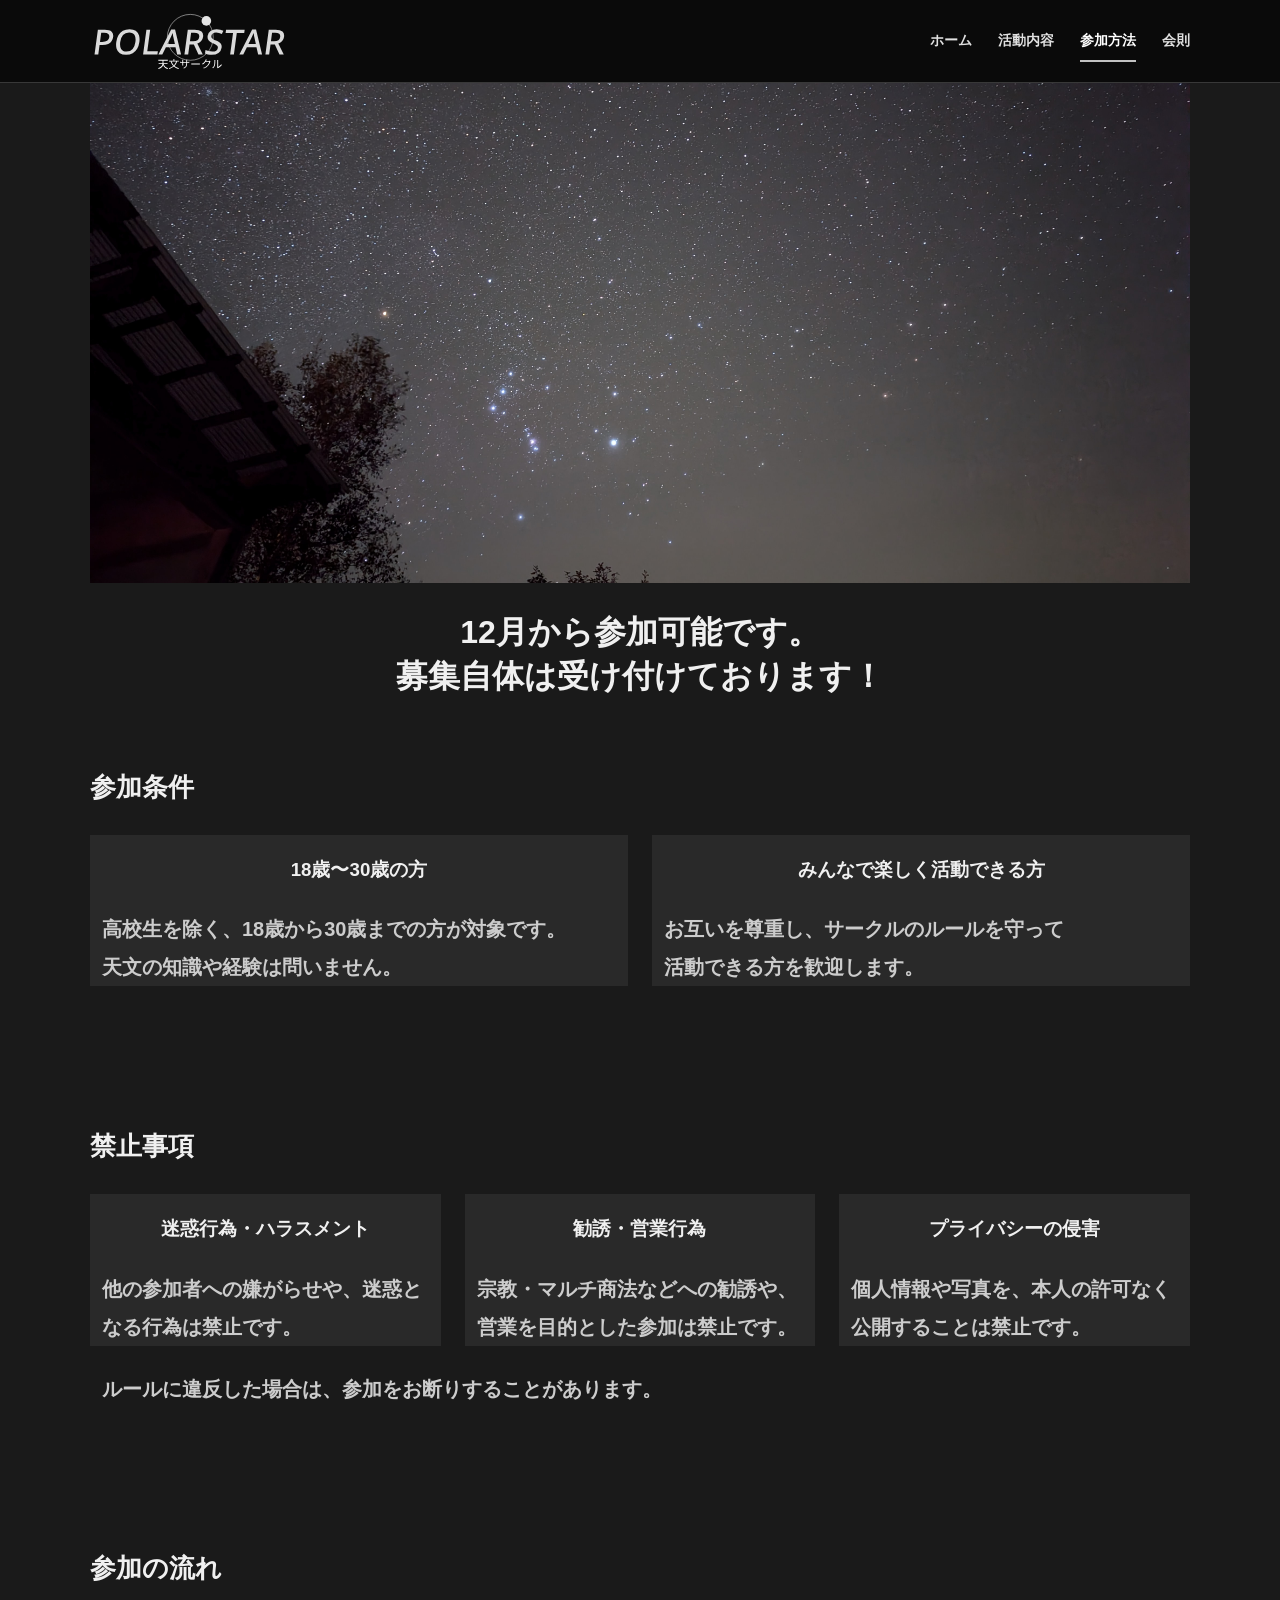
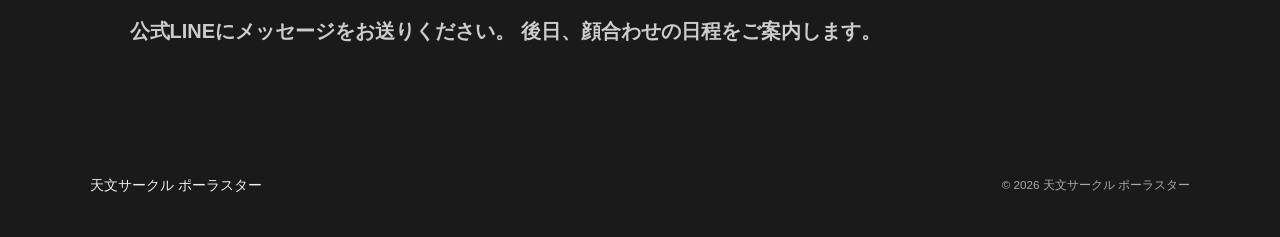
==== join.html @ bcaee4f0 "Add files via upload" ====
<html lang="ja">
<head>
  <meta charset="utf-8">
  <meta name="viewport" content="width=device-width, initial-scale=1">
  <title>参加方法 | 天文サークル ポーラスター</title>
  <!-- サイト共通のスタイルシートを読み込みます -->
  <link rel="stylesheet" href="style.css">
</head>
<body>
  <!-- ヘッダー -->
  <header class="site-header">
    <div class="common-container header-inner">
      <a class="brand" href="index.html" aria-label="ポーラスター ホーム">
        <img src="polarstar-logo.svg" alt="天文サークル ポーラスター">
      </a>
      <!-- ヘッダーメニュー -->
      <nav aria-label="メインナビゲーション">
        <a href="index.html">ホーム</a>
		<a href="activities.html">活動内容</a>
		<a class="current" href="join.html" aria-current="page">参加方法</a>
        <a href="rules.html">会則</a>
      </nav>
    </div>
  </header>

    <!-- ヒーロー -->
	<section class="common-hero">
		<img src="images/join-hero.jpg">
	</section>
<main>
	<section class="activity-section">
		<h2 class="intro-title">
			12月から参加可能です。<br>募集自体は受け付けております！
		</h2>
	</section>
	



<!-- 参加条件 -->
<section class="common-section">
    <div class="common-container">

        <div class="common-section-heading">
            <h2>参加条件</h2>
        </div>

        <div class="common-horizontal two-columns">

            <div class="common-item">
                <h3>18歳〜30歳の方</h3>
                <p class="common-caption">
                    高校生を除く、18歳から30歳までの方が対象です。<br>
                    天文の知識や経験は問いません。
                </p>
            </div>

            <div class="common-item">
                <h3>みんなで楽しく活動できる方</h3>
                <p class="common-caption">
                    お互いを尊重し、サークルのルールを守って<br>
                    活動できる方を歓迎します。
                </p>
            </div>

        </div>
    </div>
</section>

<!-- 禁止事項 -->
<section class="common-section">
    <div class="common-container">

        <div class="common-section-heading">
            <h2>禁止事項</h2>
        </div>

        <div class="common-horizontal">

            <div class="common-item">
                <h3>迷惑行為・ハラスメント</h3>
                <p class="common-caption">
                    他の参加者への嫌がらせや、迷惑となる行為は禁止です。
                </p>
            </div>

            <div class="common-item">
                <h3>勧誘・営業行為</h3>
                <p class="common-caption">
                    宗教・マルチ商法などへの勧誘や、<br>
                    営業を目的とした参加は禁止です。
                </p>
            </div>

            <div class="common-item">
                <h3>プライバシーの侵害</h3>
                <p class="common-caption">
                    個人情報や写真を、本人の許可なく公開することは禁止です。
                </p>
            </div>

        </div>

        <p class="common-caption">
            ルールに違反した場合は、参加をお断りすることがあります。
        </p>

    </div>
</section>



<!-- 参加の流れ -->
<section class="common-section">
    <div class="common-container">

        <div class="common-section-heading">
            <h2>参加の流れ</h2>
        </div>

        <div class="common-item">
            <p class="common-caption">
                公式LINEにメッセージをお送りください。
                後日、顔合わせの日程をご案内します。
            </p>
        </div>

    </div>
</section>


    </div>
</section>


</main>
<!-- フッター：団体名・著作権表記 -->
<footer class="site-footer"><div class="common-container footer-inner"><span>天文サークル ポーラスター</span><small>© 2026 天文サークル ポーラスター</small></div></footer>
</body>
</html>
---- style.css ----
/* ========================================
   天文サークル ポーラスター｜サイト共通CSS
   ======================================== */

/* 1. カラー・基本設定 */
:root {
    --ink: #f0f0f0;
    --muted: #aaaaaa;
    --line: #383838;
    --navy: #1a1a1a;
    --accent: #d5d5d5;
    --pale: #1a1a1a;
}

* {
    box-sizing: border-box;
}

html {
    scroll-behavior: smooth;
}

body {
    margin: 0;
    font-family: -apple-system, BlinkMacSystemFont, "Hiragino Kaku Gothic ProN", "Yu Gothic", Meiryo, sans-serif;
    color: var(--ink);
    background: #1a1a1a;
    line-height: 1.75;
}

a {
    color: inherit;
    text-decoration: none;
}

/* 2. 共通部品（common- で始まるクラス） */
.common-container {
    width: min(1100px, calc(100% - 44px));
    margin: auto;
}

.common-section {
    padding: 72px 0;
}

.common-section-muted {
    background: var(--pale);
}

.common-section-heading {
    display: flex;
    align-items: baseline;
    gap: 18px;
    margin-bottom: 27px;
}

.common-section-heading h2 {
    margin: 0;
    font-size: 26px;
    line-height: 1.3;
}

.common-section-heading span {
    color: #999999;
    font-size: 11px;
    font-weight: 700;
    letter-spacing: 0.14em;
}

/* スマートフォン：共通セクション */
@media (max-width: 760px) {
    .common-section {
        padding: 54px 0;
    }
}

/* 3. ヘッダー・ナビゲーション */
.site-header {
    background: #0a0a0a;
    border-bottom: 1px solid var(--line);
}

.header-inner {
    display: flex;
    justify-content: space-between;
    align-items: center;
    gap: 24px;
    min-height: 82px;
}

.brand {
    display: inline-flex;
    align-items: center;
    flex-shrink: 0;
    line-height: 0;
}

.brand img {
    display: block;
    width: 200px;
    max-width: 100%;
    height: auto;
}

.brand span {
    font-size: 15px;
}

.brand strong {
    font-size: 20px;
}

.site-header nav {
    display: flex;
    flex-wrap: wrap;
    gap: 26px;
}

.site-header nav a {
    padding: 8px 0;
    color: #e0e0e0;
    font-size: 14px;
    font-weight: 600;
    border-bottom: 2px solid transparent;
}

.site-header nav a:hover,
.site-header nav .current {
    color: #fff;
    border-color: #c2c2c2;
}

/* スマートフォン：ヘッダー */
@media (max-width: 760px) {
    .header-inner {
        display: block;
        padding: 16px 0;
    }

    .brand img {
        width: 170px;
    }

    .site-header nav {
        margin-top: 13px;
        gap: 16px;
    }

    .site-header nav a {
        font-size: 12px;
    }
}

/* 共通ヒーローセクション */
.common-hero {
    position: relative;
    width: min(1100px, calc(100% - 44px));
    height: 500px;
    margin: 0 auto;
    overflow: hidden;
    background: #1a1a1a;
}
.common-hero img {
    width: 100%;
    height: 100%;
    object-fit: cover;
}

/* スマートフォン */
@media (max-width: 760px) {
    .common-hero {
        height: 280px;
    }
}

/* 4. トップ・スライドショー */
.hero {
    position: relative;
    width: min(1100px, calc(100% - 44px));
    height: 500px;
    margin: 0 auto;
    overflow: hidden;
    background: #1a1a1a;
    color: var(--ink);
}

.hero-inner {
    padding: 105px 0 115px;
}

.hero h1 {
    margin: 20px 0;
    font-size: clamp(34px, 5.5vw, 62px);
    line-height: 1.45;
    letter-spacing: 0.04em;
}

.hero h1 span {
    font-size: 1.12em;
}

.hero-description {
    margin: 0 0 32px;
    color: #bcbcbc;
    font-size: 16px;
}

.hero-slideshow {
    position: absolute;
    inset: 0;
}

.hero-slide {
    position: absolute;
    inset: 0;
    width: 100%;
    height: 100%;
    object-fit: cover;
    opacity: 0;
    transition: opacity 1s ease-in-out;
}

.hero-slide.is-active {
    opacity: 1;
}

/* スマートフォン：トップ・スライドショー */
@media (max-width: 760px) {
    .hero {
        height: 280px;
    }

    .hero-inner {
        padding: 75px 0 85px;
    }
}

/* 5. 共通ボタン */
.common-button {
    display: flex;
    align-items: center;
    justify-content: center;
    gap: 18px;
    width: 400px;
    max-width: 100%;
    margin: 0 auto;
    padding: 17px 24px;
    border-radius: 5px;
    font-size: 16px;
    font-weight: 700;
    text-align: center;
}

.common-button-primary,
.common-button-dark {
    background: #f0f0f0;
    color: #1a1a1a;
}

.common-button:hover {
    opacity: 0.85;
}

/* 6. 紹介・活動用の共通部品（intro-title は専用） */
.intro-title {
    margin-bottom: 0;
    font-size: 32px;
    font-weight: 700;
    line-height: 1.4;
    text-align: center;
}

.common-item {
    width: 95%;
    margin: 0 auto 45px;
}

.common-item:last-of-type {
    margin-bottom: 10px;
}

.common-picture {
    display: block;
    width: 100%;
    height: auto;
    object-fit: cover;
    object-position: center;
}

/* トップページなどで使う、縦幅の短い画像 */
.common-picture-short {
    height: 80px;
}

.common-caption {
    margin: 24px 0 0;
    padding: 0 12px;
    color: #cccccc;
    font-size: 20px;
    font-weight: 600;
    line-height: 1.9;
}

/* 共通横並び */
.common-horizontal {
    display: grid;
    grid-template-columns: repeat(3, 1fr);
    gap: 24px;
    margin-top: 30px;
}

/* 2列の場合 */
.common-horizontal.two-columns {
    grid-template-columns: repeat(2, 1fr);
}

.common-horizontal .common-item {
    width: 100%;
    margin: 0;
	background-color: #292929;
}

/* 横並び項目のタイトルを中央寄せ */
.common-horizontal .common-item h3 {
    text-align: center;
}

/* 入会案内の説明文（ボタンとは別の要素） */
.join-description-top {
    text-align: center;
	font-size: 20px;
	font-weight: 600;
}

/* スマートフォン：サークル紹介・活動紹介 */
@media (max-width: 760px) {
    .intro-title {
        font-size: 22px;
        line-height: 1.5;
    }

    .common-item {
        margin-bottom: 35px;
    }

    .common-heading {
        font-size: 25px;
    }

    .common-picture-short {
        height: 60px;
    }

    .common-caption {
        font-size: 18px;
    }
	.common-horizontal,
    .common-horizontal.two-columns {
        grid-template-columns: 1fr;
    }
	.join-description-top {
    text-align: center;
	font-size: 16px;
}
}

/* 7. Instagram */
.instagram-section {
    width: 95%;
    margin: 0 auto;
    padding: 60px 0;
}

.instagram-media {
    width: 100% !important;
    max-width: 100% !important;
    margin: 0 !important;
    box-sizing: border-box;
}

/* 8. フッター */
.site-footer {
    background: #1a1a1a;
    color: #f0f0f0;
}

.footer-inner {
    display: flex;
    justify-content: space-between;
    align-items: center;
    gap: 20px;
    min-height: 105px;
    font-size: 14px;
}

.footer-inner small {
    color: #aaaaaa;
}
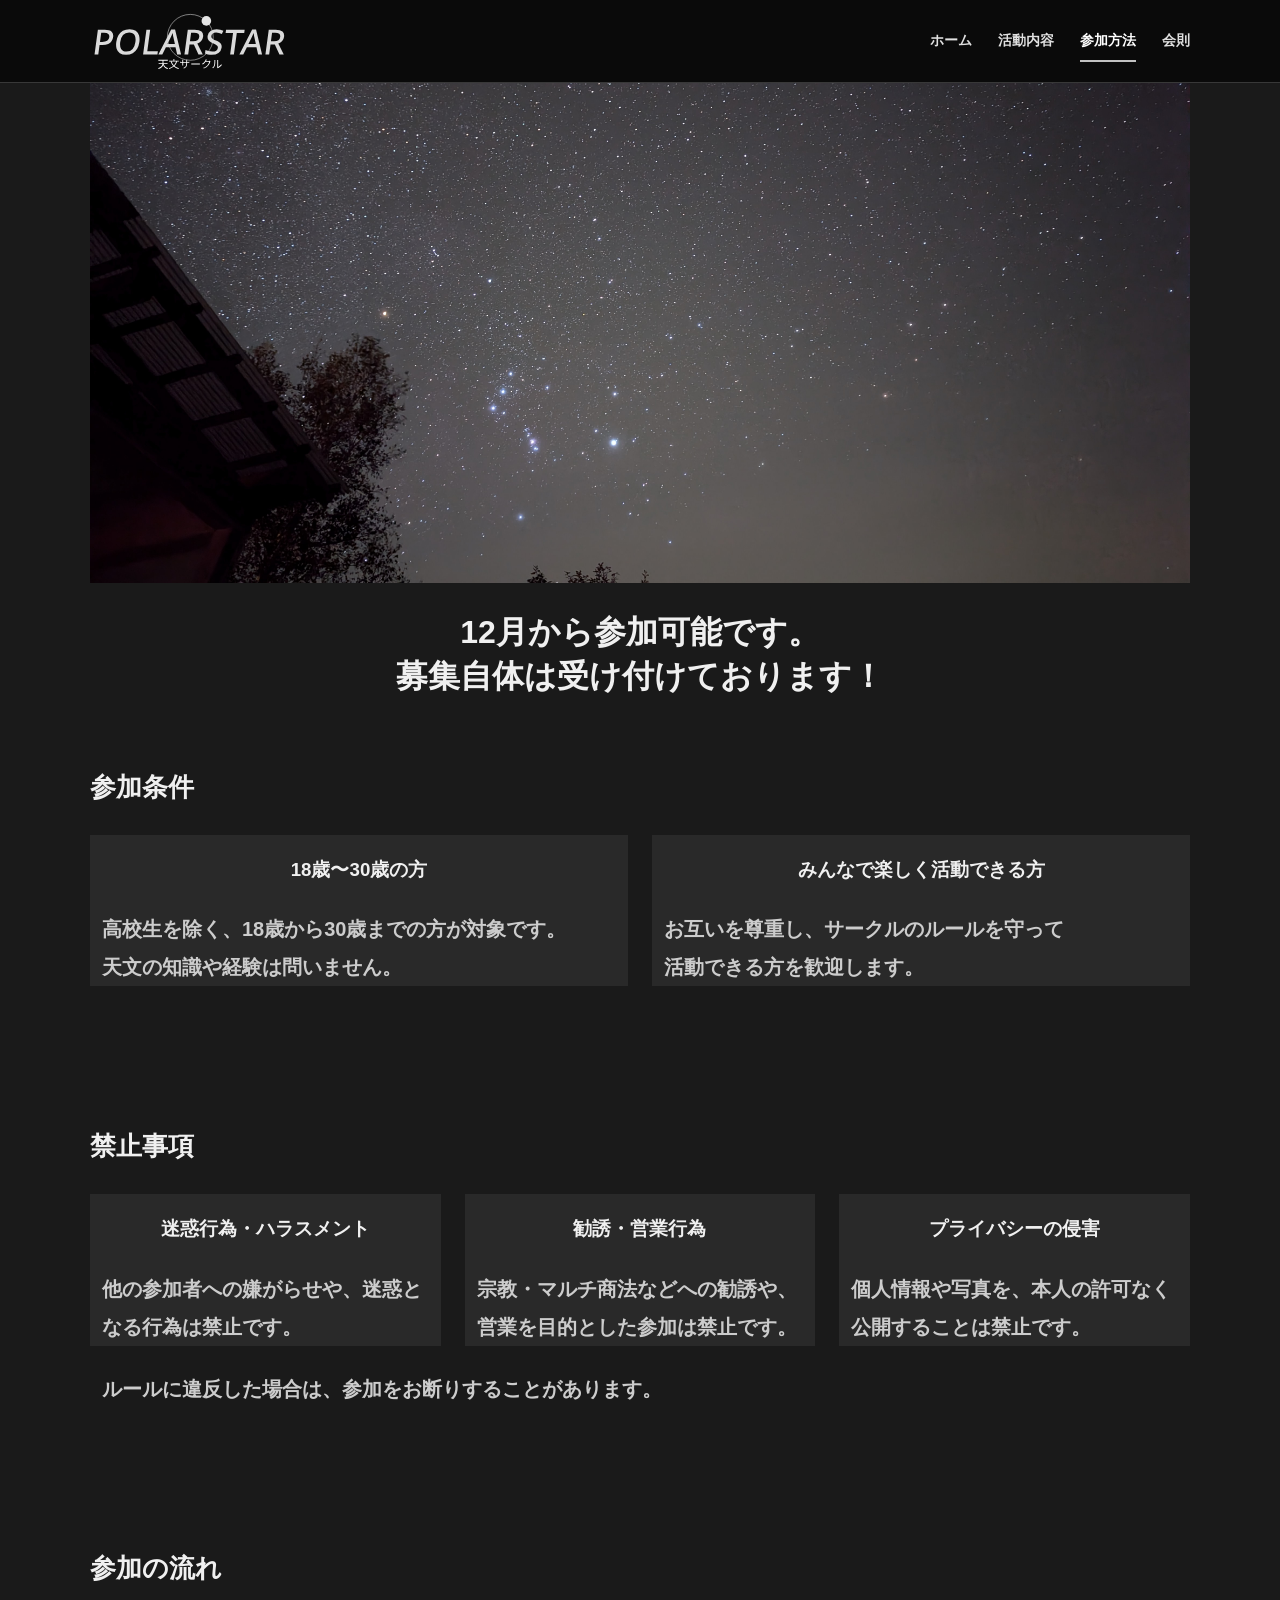
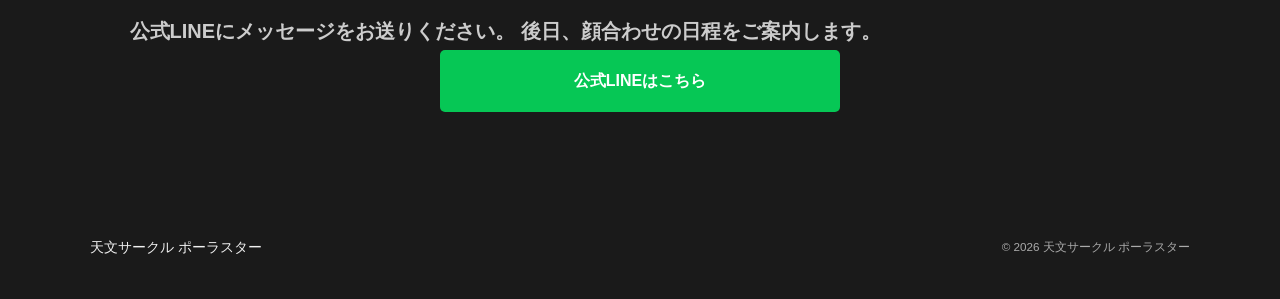
==== commit 0fc745d0: "Add files via upload" ====
--- a/join.html
+++ b/join.html
@@ -123,6 +123,7 @@
                 公式LINEにメッセージをお送りください。
                 後日、顔合わせの日程をご案内します。
             </p>
+			<a href="https://lin.ee/QzRRSod" class="common-button line-button" target="_blank" rel="noopener noreferrer">公式LINEはこちら</a>
         </div>
 
     </div>
--- a/style.css
+++ b/style.css
@@ -396,3 +396,14 @@
 .footer-inner small {
     color: #aaaaaa;
 }
+
+/* 公式LINEボタン */
+.line-button {
+    background-color: #06C755;
+    color: #ffffff;
+}
+
+.line-button:hover {
+    background-color: #05b34c;
+    opacity: 1;
+}
